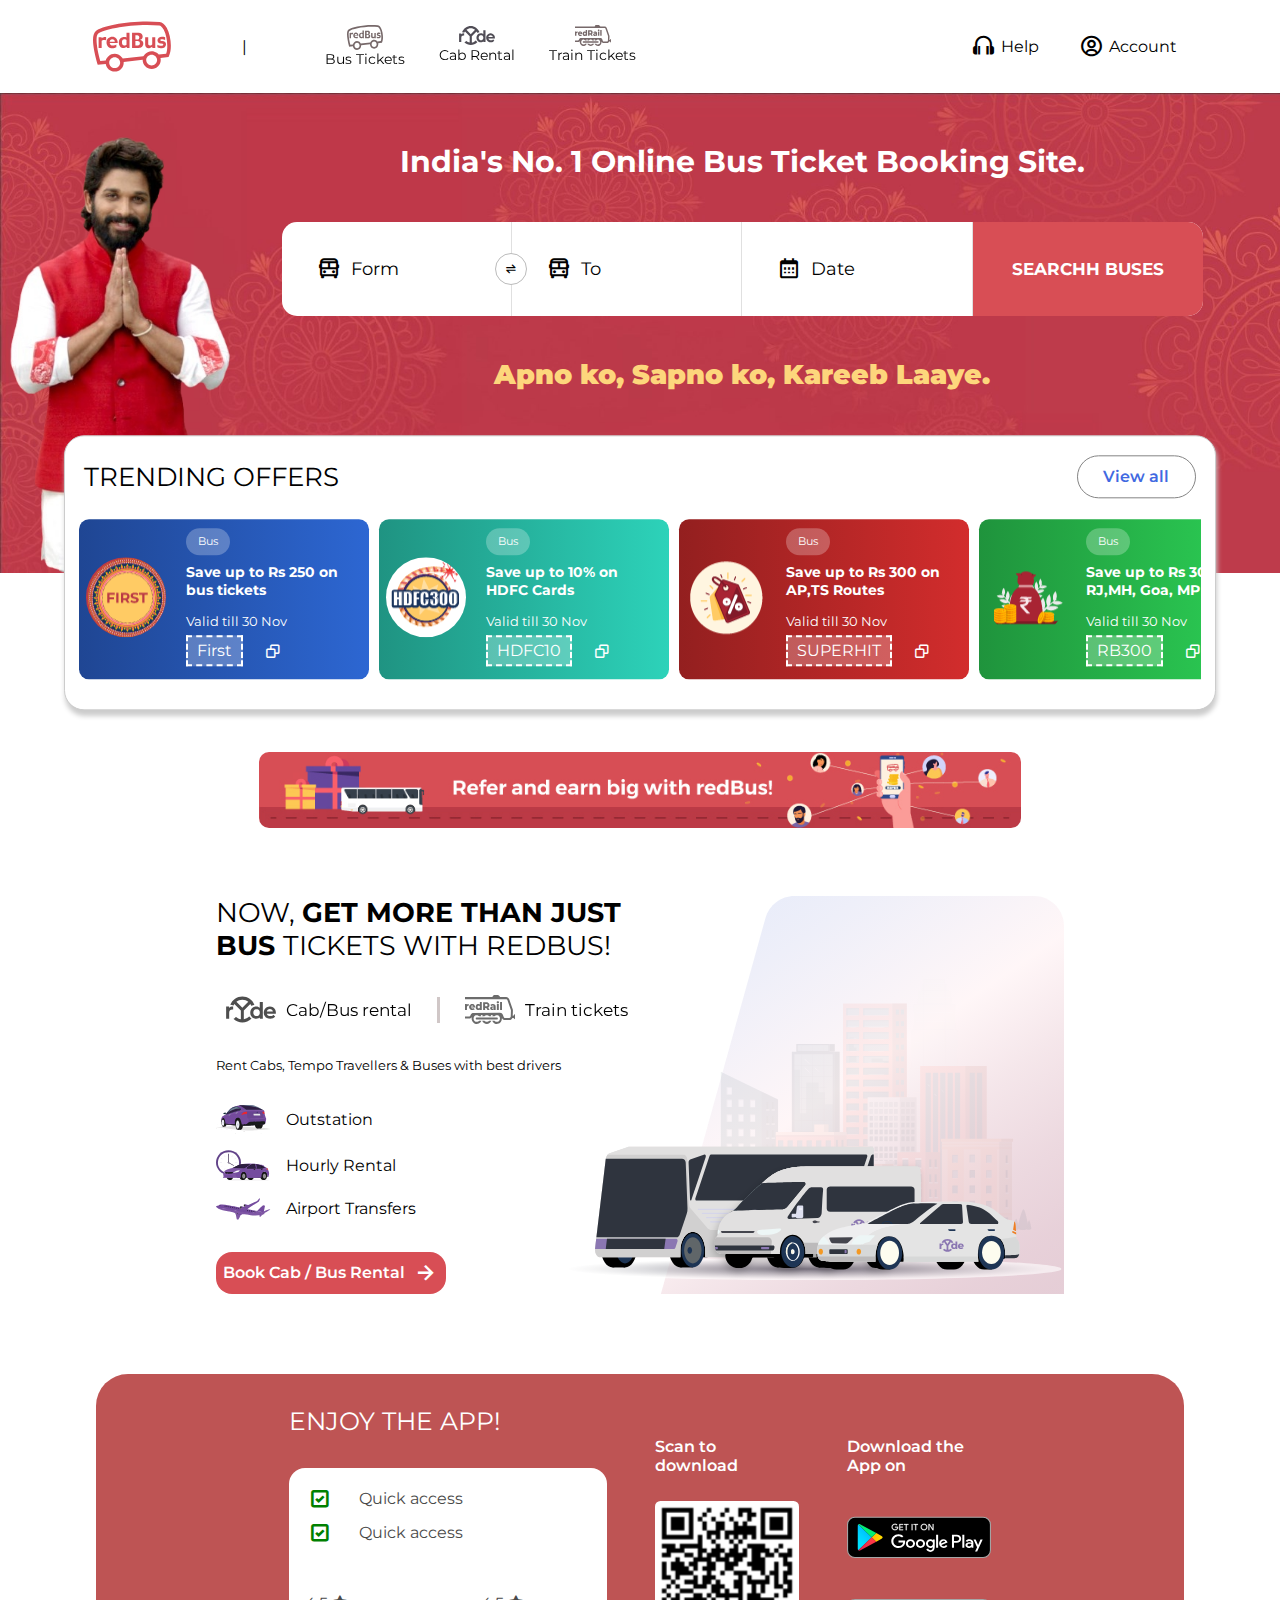
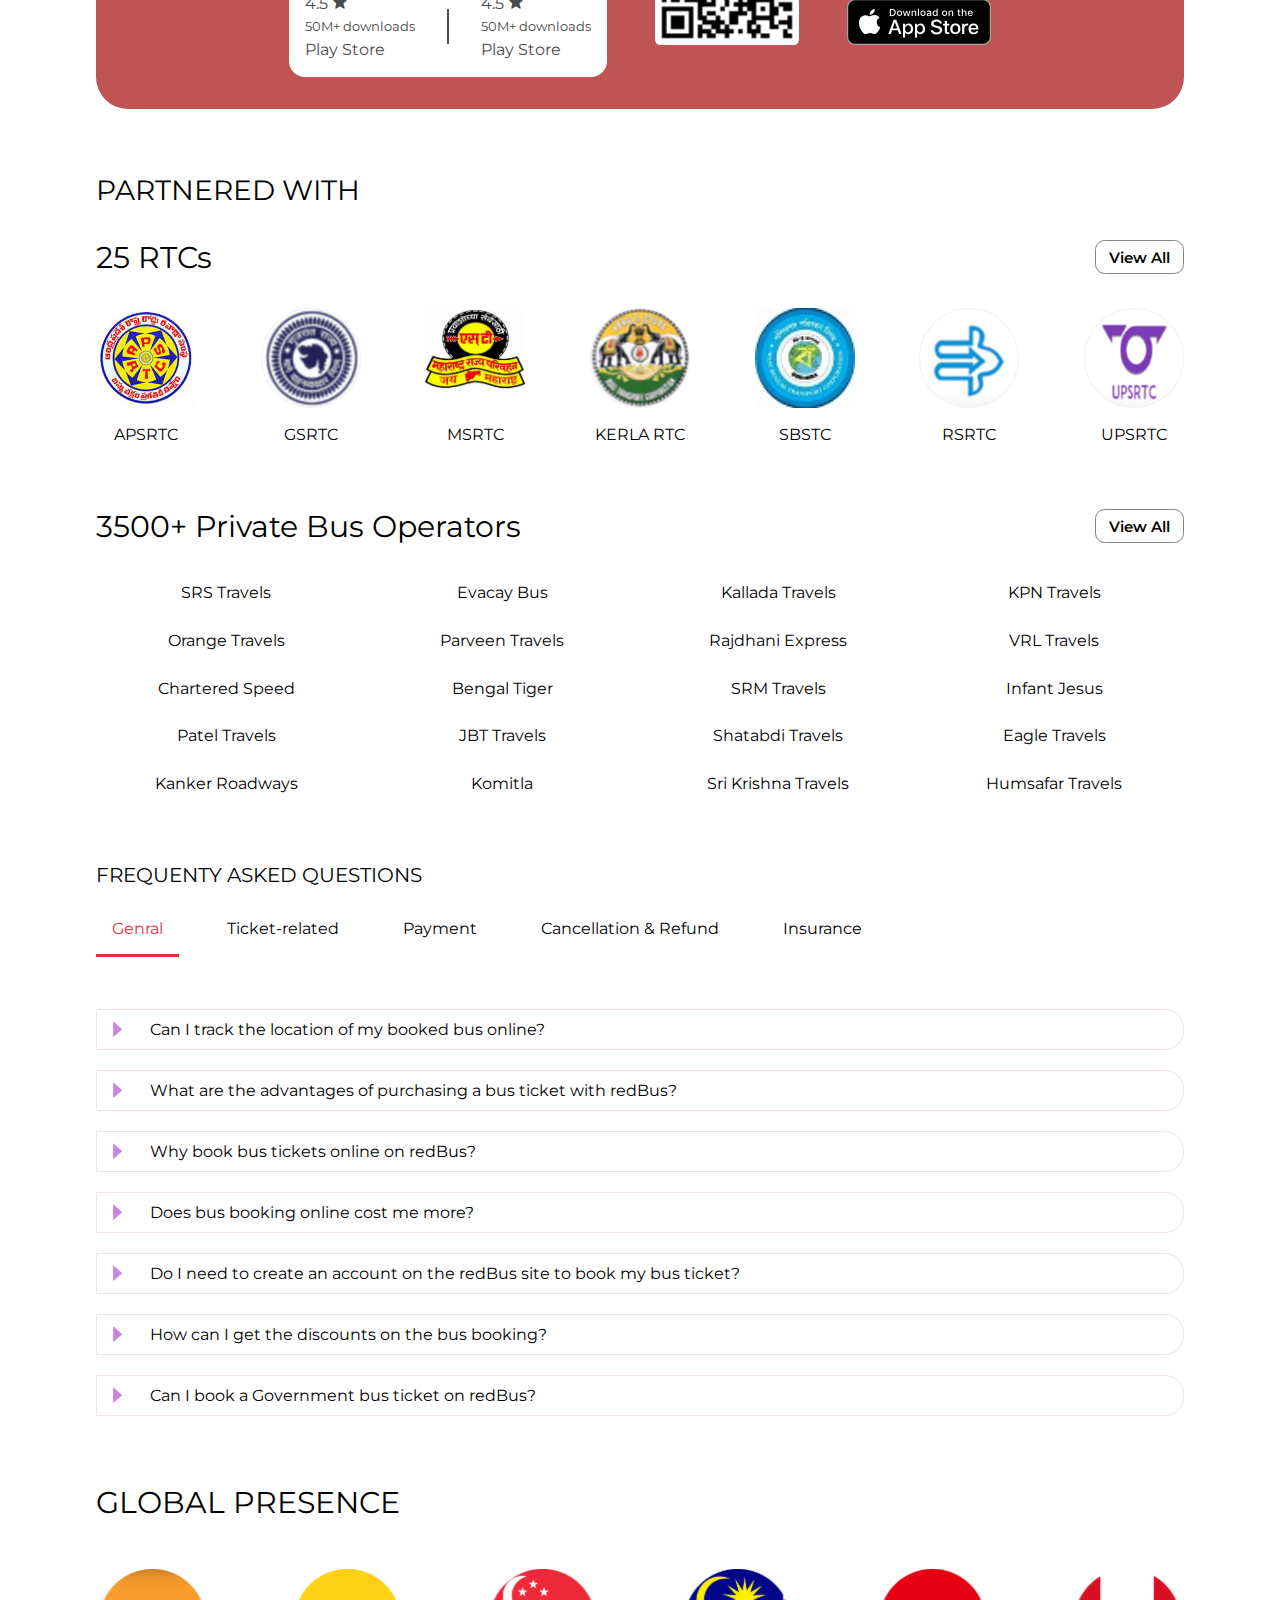
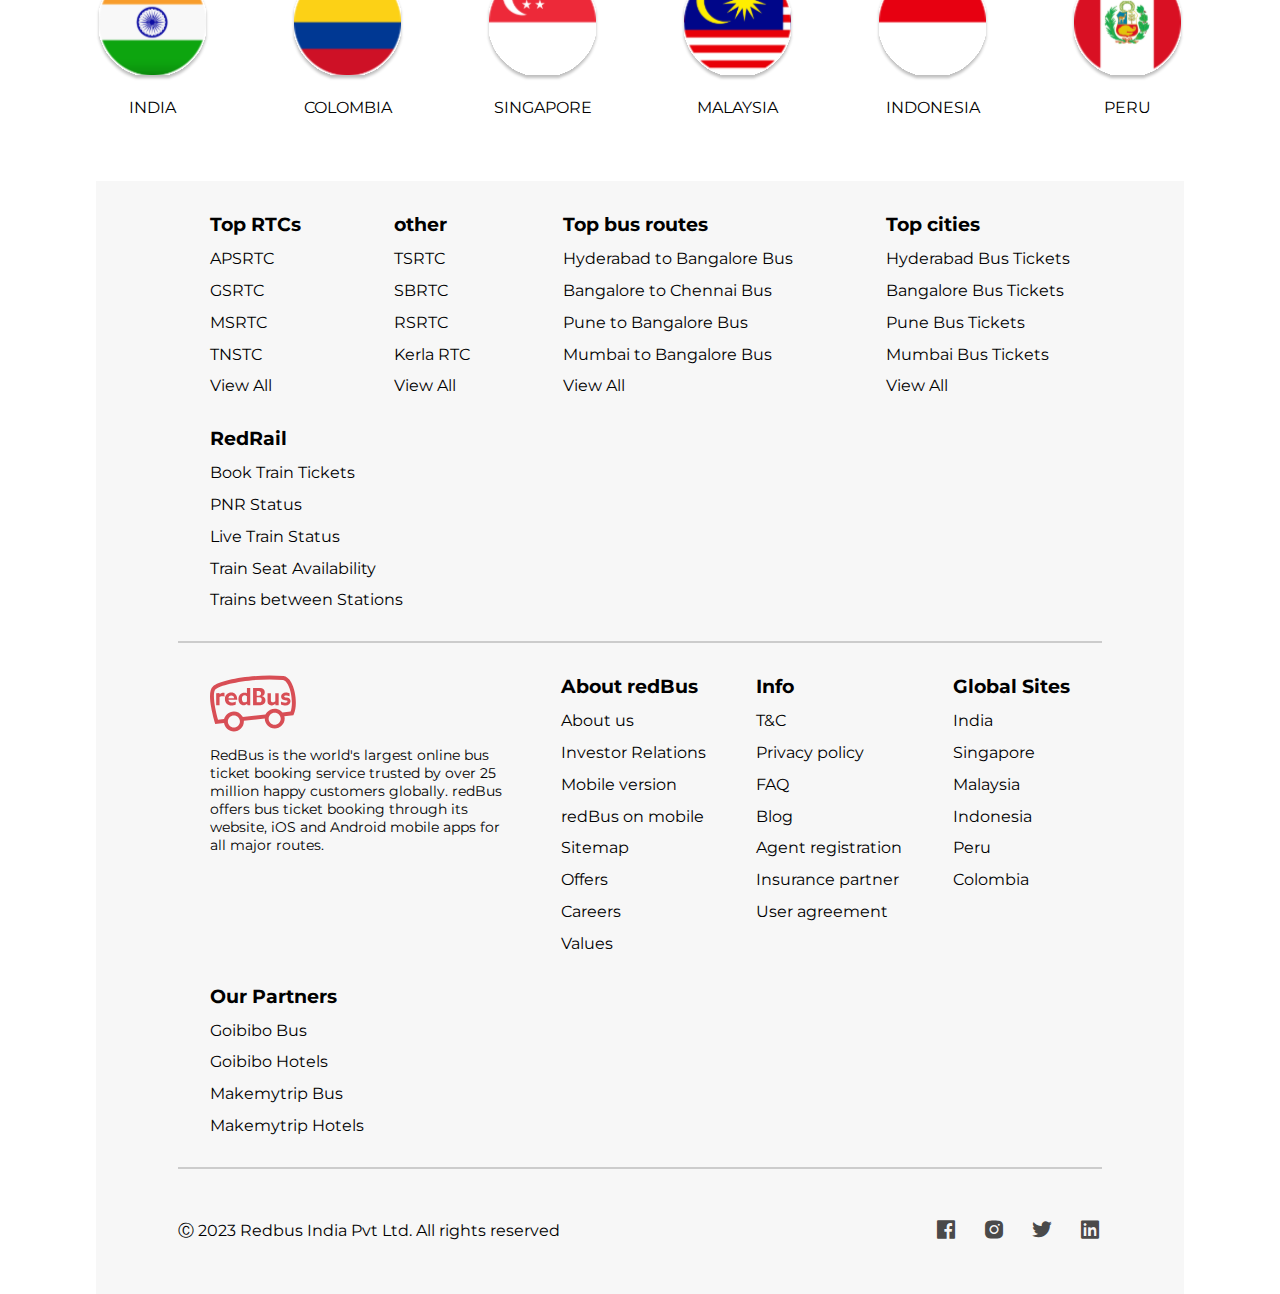
==== index.html @ b161d570 "add all files" ====
<!DOCTYPE html>
<html lang="en">
<head>
    <meta charset="UTF-8">
    <link rel="shortcut icon" type="x-icon" href="./imgs/logo.png">
    <meta name="viewport" content="width=device-width, initial-scale=1.0">
    <link rel="stylesheet" href="/style.css">
    <link href='https://unpkg.com/boxicons@2.1.4/css/boxicons.min.css' rel='stylesheet'>
    <title>Redbus | Home</title>
</head>
<body>
    <header>
        <nav class="nav">
            <div class="nav_container">
                <div class="hamber">
                    <i class='bx bx-menu'></i>
                </div>
                <div class="redbus_logo">
                    <img src="/imgs/rdc-redbus-logo.svg" alt="redbus logo">
                    <span>|</span>
                </div>
                <ul>
                    <li>
                        <img src="/imgs/rb_vertical.svg" alt="redbus"><span>Bus Tickets</span>
                    </li>
                    <li>
                        <img src="/imgs/ryde_vertical.svg" alt=""><span>Cab Rental</span>
                    </li>
                    <li>
                        <img src="/imgs/rail_vertical.svg" alt=""><span>Train Tickets</span>
                    </li>
                </ul>
                
                <div class="right_section">
                    <div class="Help">
                        <i class='bx bx-headphone'></i><span>Help</span>
                    </div>
                    <div class="Help">
                        <i class='bx bx-user-circle px-2'></i><span>Account</span>
                    </div>
                </div>
            </div>
        </nav>
    </header>

    <section class="mobile_box">
        <ul>
            <li>
                <img src="/imgs/rb_vertical.svg" alt="redbus"><span>Bus Tickets</span>
            </li>
            <li>
                <img src="/imgs/ryde_vertical.svg" alt=""><span>Cab Rental</span>
            </li>
            <li>
                <img src="/imgs/rail_vertical.svg" alt=""><span>Train Tickets</span>
            </li>
        </ul>
    </section>

    <section class="Search_section">
        <div class="background_img">
            <div class="hero">
                <img src="/imgs/HERO.png" alt="Allu">
            </div>
            <div class="hero_right">
                <h1>India's No. 1 Online Bus Ticket Booking Site.</h1>

                <div class="search_field">
                    <div class="fields from">
                        <i class='bx bx-bus icons'></i>
                        <p>Form</p>
                        <i class='bx bx-transfer-alt transfort'></i>
                    </div>
                    <div class="fields">
                        <i class='bx bx-bus icons'></i>
                        <p>To</p>
                    </div>
                    <div class="fields">
                        <i class='bx bx-calendar icons'></i>
                        <p>Date</p>
                    </div>
                    <div class="search_bus">
                        <p >Searchh Buses</p>
                    </div>
                </div>
                <div>
                    <p class="apno">Apno ko, Sapno ko, Kareeb Laaye.</p>
                </div>
            </div>
        </div>
    </section>
    
    <section class="rb_offers">
        <div class="offer_head">
            <div class="heading">Trending offers</div>
            <div class="viewall">View all</div>
        </div>
        <div class="offer_row">
            <div class="offer_card" id="background-1">
                <div class="offer_card_image">
                    <img src="./imgs/tile-80X80.png" alt="">
                </div>
                <div class="offer_content">
                    <span>Bus</span>
                    <p class="offer_title">Save up to Rs 250 on bus tickets</p>
                    <p class="valid_date">Valid till 30 Nov</p>
                    <div class="cupon_div">
                        <p>First</p>
                        <i class='bx bx-copy'></i>
                    </div>
                </div>
            </div>
    
            <div class="offer_card" id="background-2">
                <div class="offer_card_image">
                    <img src="./imgs/hdfc300.png" alt="">
                </div>
                <div class="offer_content">
                    <span>Bus</span>
                    <p class="offer_title">Save up to 10% on HDFC Cards</p>
                    <p class="valid_date">Valid till 30 Nov</p>
                    <div class="cupon_div">
                        <p>HDFC10</p>
                        <i class='bx bx-copy'></i>
                    </div>
                </div>
            </div>

            <div class="offer_card" id="background-3">
                <div class="offer_card_image">
                    <img src="./imgs/SUPERHIT.png" alt="">
                </div>
                <div class="offer_content">
                    <span>Bus</span>
                    <p class="offer_title">Save up to Rs 300 on AP,TS Routes</p>
                    <p class="valid_date">Valid till 30 Nov</p>
                    <div class="cupon_div">
                        <p>SUPERHIT</p>
                        <i class='bx bx-copy'></i>
                    </div>
                </div>
            </div>

            <div class="offer_card" id="background-4">
                <div class="offer_card_image">
                    <img src="./imgs/BUS300.png" alt="">
                </div>
                <div class="offer_content">
                    <span>Bus</span>
                    <p class="offer_title">Save up to Rs 300 on RJ,MH, Goa, MP</p>
                    <p class="valid_date">Valid till 30 Nov</p>
                    <div class="cupon_div">
                        <p>RB300</p>
                        <i class='bx bx-copy'></i>
                    </div>
                </div>
            </div>

            <div class="offer_card" id="background-5">
                <div class="offer_card_image">
                    <img src="./imgs/wallet.png" alt="">
                </div>
                <div class="offer_content">
                    <span>Bus</span>
                    <p class="offer_title">Save up to Rs 200 in Kerala routes.</p>
                    <p class="valid_date">Valid till 30 Nov</p>
                    <div class="cupon_div">
                        <p>RB200</p>
                        <i class='bx bx-copy'></i>
                    </div>
                </div>
            </div>

            <div class="offer_card" id="background-6">
                <div class="offer_card_image">
                    <img src="./imgs/Chartered (1).png" alt="">
                </div>
                <div class="offer_content">
                    <span>Bus</span>
                    <p class="offer_title">Save up to Rs 300 on Chartered Bus.</p>
                    <p class="valid_date">Valid till 30 Nov</p>
                    <div class="cupon_div">
                        <p>CHARTRD</p>
                        <i class='bx bx-copy'></i>
                    </div>
                </div>
            </div>
        </div>
    </section>

    <main class="main">
        <section class="refer_earn">
            <picture>
                <!-- Source for browsers that do not support the WebP format or screen size <= 960px -->
                <source media="(max-width: 960px)" srcset="/imgs/referAndWin.webp" type="image/webp">
                <!-- Default image for all other cases -->
                <img src="/imgs/webreferal.png" alt="Description of the image" type="image/webp">
            </picture>
        </section>
        <section class="train_bus">
            <input type="radio" name="radios" id="bus" checked>
            <input type="radio" name="radios" id="train">
            <div class="train_bus_left">
                <div class="train_bus_heading">
                    <span>NOW,</span> <span class="bold">GET MORE THAN JUST BUS </span><span>TICKETS WITH REDBUS!</span>
                </div>
                <div class="tabs">
                    <label for="bus">
                        <div class="tab1">
                            <img src="/imgs/ryde_vertical.svg" alt="">
                            <span>Cab/Bus rental</span>
                        </div>
                    </label>
                    <div class="separator"></div>
                    <label for="train">
                        <div class="tab2">
                            <img src="/imgs/rail_vertical.svg" alt="">
                            <span>Train tickets</span>
                        </div>
                    </label>
                </div>
                <small>Rent Cabs, Tempo Travellers & Buses with best drivers</small>
                <div class="cabBusContent">
                    <div>
                        <img src="/imgs/ryde_car.svg" alt="">
                        <p>Outstation</p>
                    </div>
                    <div>
                        <img src="/imgs/ryde_car_hourly.svg" alt="">
                        <p>Hourly Rental</p>
                    </div>
                    <div>
                        <img src="/imgs/ryde_airport_transport.svg" alt="">
                        <p>Airport Transfers</p>
                    </div>
                </div>
                <div class="ride_book">
                    <span>Book Cab / Bus Rental</span>
                    <i class='bx bx-right-arrow-alt'></i>
                </div>
            </div>
            <div class="train_bus_right">
                <img src="/imgs/rydePop.svg" alt="">
            </div>
        </section>
        <section class="rb_apps">
            <div class="review">
                <p>ENJOY THE APP!</p>
                <div class="review_box">
                    <div class="feature">
                        <i class='bx bx-checkbox-checked'></i>
                        <p>Quick access</p>
                    </div>
                    <div class="feature">
                        <i class='bx bx-checkbox-checked'></i>
                        <p>Quick access</p>
                    </div>
                    <div class="rating">
                        <div class="rating_box1">
                            <p><span>4.5</span>
                                <i class='bx bxs-star'></i></p>
                            <small>50M+ downloads</small>
                            <p>Play Store</p>
                        </div>
                        <div class="rating_sep"></div>
                        <div class="rating_box1">
                            <p><span>4.5</span>
                                <i class='bx bxs-star'></i></p>
                            <small>50M+ downloads</small>
                            <p>Play Store</p>
                        </div>
                    </div>
                </div>
            </div>
            <div class="qrcode">
                <p>Scan to download</p>
                <img src="/imgs/qrCode.svg" alt="">
            </div>
            <div class="appstore">
                <p>Download the App on</p>
                <img src="/imgs/playStore.svg" alt="">
                <img src="/imgs/appStore.svg" alt="">
            </div>
        </section>
        <section class="partners">
            <div class="parther_title">
                partnered with
            </div>
            <div class="partner_rtc">
                <p>25 RTCs</p>
                <div class="partner_view">View All</div>
            </div>
            <div class="partner_list">
                <div class="partner_logo">
                    <img src="/imgs/10283.png" alt="">
                    <p>apsrtc</p>
                </div>
                <div class="partner_logo">
                    <img src="/imgs/GSRTC.svg" alt="">
                    <p>gsrtc</p>
                </div>
                <div class="partner_logo">
                    <img src="/imgs/10823.png" alt="">
                    <p>msrtc</p>
                </div>
                <div class="partner_logo">
                    <img src="/imgs/KERALA-RTC.svg" alt="">
                    <p>kerla rtc</p>
                </div>
                <div class="partner_logo">
                    <img src="/imgs/16426.png" alt="">
                    <p>sbstc</p>
                </div>
                <div class="partner_logo">
                    <img src="/imgs/RSRTC.svg" alt="">
                    <p>rsrtc</p>
                </div>
                <div class="partner_logo">
                    <img src="/imgs/UPSRTC.svg" alt="">
                    <p>upsrtc</p>
                </div>
            </div>
            <div class="partner_rtc">
                <p>3500+ Private Bus Operators</p>
                <div class="partner_view">View All</div>
            </div>
            <div class="operator_list">
                <div class="operator">SRS Travels</div>
                <div class="operator">Evacay Bus</div>
                <div class="operator">Kallada Travels</div>
                <div class="operator">KPN Travels</div>
                <div class="operator">Orange Travels</div>
                <div class="operator">Parveen Travels</div>
                <div class="operator">Rajdhani Express</div>
                <div class="operator">VRL Travels</div>
                <div class="operator">Chartered Speed</div>
                <div class="operator">Bengal Tiger</div>
                <div class="operator">SRM Travels</div>
                <div class="operator">Infant Jesus</div>
                <div class="operator hideOp1">Patel Travels</div>
                <div class="operator hideOp1">JBT Travels</div>
                <div class="operator hideOp1">Shatabdi Travels</div>
                <div class="operator hideOp1">Eagle Travels</div>
                <div class="operator hideOp1">Kanker Roadways</div>
                <div class="operator hideOp1">Komitla</div>
                <div class="operator hideOp2">Sri Krishna Travels</div>
                <div class="operator hideOp2">Humsafar Travels</div>
                <div class="operator hideOp">Mahasagar Travels</div>
                <div class="operator hideOp">Raj Express</div>
                <div class="operator hideOp">Sharma Travels</div>
                <div class="operator hideOp">Shrinath Travels</div>
                <div class="operator hideOp">A One Travels</div>
                <div class="operator hideOp">B K Travels</div>
                <div class="operator hideOp">Capital Travels</div>
                <div class="operator hideOp">Dashmesh Travels</div>
                <div class="operator hideOp">Eappen Travels</div>
                <div class="operator hideOp">Five Star Travels</div>
            </div>
        </section>
        <section class="faqs">
            <div class="faq_title">FREQUENTY ASKED QUESTIONS</div>
            <div class="faq_tab">
                <div class="tab_active">Genral</div>
                <div class="tab_inactive">Ticket-related</div>
                <div class="tab_inactive">Payment</div>
                <div class="tab_inactive">Cancellation &amp; Refund</div>
                <div class="tab_inactive">Insurance</div>
            </div>
            <div class="faq_row_que">
                <div class="question">
                    <i class='bx bx-caret-right'></i>
                    <p>Can I track the location of my booked bus online?</p> 
                </div>
                <div class="question">
                    <i class='bx bx-caret-right'></i>
                    <p>What are the advantages of purchasing a bus ticket with redBus?</p> 
                </div>
                <div class="question">
                    <i class='bx bx-caret-right'></i>
                    <p>Why book bus tickets online on redBus?</p> 
                </div>
                <div class="question">
                    <i class='bx bx-caret-right'></i>
                    <p>Does bus booking online cost me more?</p> 
                </div>
                <div class="question">
                    <i class='bx bx-caret-right'></i>
                    <p>Do I need to create an account on the redBus site to book my bus ticket?</p> 
                </div>
                <div class="question">
                    <i class='bx bx-caret-right'></i>
                    <p>How can I get the discounts on the bus booking?</p> 
                </div>
                <div class="question">
                    <i class='bx bx-caret-right'></i>
                    <p>Can I book a Government bus ticket on redBus?</p> 
                </div>
            </div>
        </section>
        <section class="global_presence">
            <div class="global_title">GLOBAL PRESENCE</div>
            <div class="global_list">
                <div class="country_logo">
                    <img src="/imgs/India.svg" alt="">
                    <p>India</p>
                </div>
                <div class="country_logo">
                    <img src="/imgs/Colombia.svg" alt="">
                    <p>Colombia</p>
                </div>
                <div class="country_logo">
                    <img src="/imgs/Singapore.svg" alt="">
                    <p>Singapore</p>
                </div>
                <div class="country_logo">
                    <img src="/imgs/Malaysia.svg" alt="">
                    <p>Malaysia</p>
                </div>
                <div class="country_logo">
                    <img src="/imgs/Indonesia.svg" alt="">
                    <p>Indonesia</p>
                </div>
                <div class="country_logo">
                    <img src="/imgs/Peru.svg" alt="">
                    <p>Peru</p>
                </div>
            </div>
        </section>
        <footer>
            <section class="footer1">
                <div class="footer1_col">
                    <h3>Top RTCs</h3>
                    <p>APSRTC</p>
                    <p>GSRTC</p>
                    <p>MSRTC</p>
                    <p>TNSTC</p>
                    <p>View All</p>
                </div>
                <div class="footer1_col">
                    <h3>other</h3>
                    <p>TSRTC</p>
                    <p>SBRTC</p>
                    <p>RSRTC</p>
                    <p>Kerla RTC</p>
                    <p>View All</p>
                </div>
                <div class="footer1_col">
                    <h3>Top bus routes</h3>
                    <p>Hyderabad to Bangalore Bus</p>
                    <p>Bangalore to Chennai Bus</p>
                    <p>Pune to Bangalore Bus</p>
                    <p>Mumbai to Bangalore Bus</p>
                    <p>View All</p>
                </div>
                <div class="footer1_col">
                    <h3>Top cities</h3>
                    <p>Hyderabad Bus Tickets</p>
                    <p>Bangalore Bus Tickets</p>
                    <p>Pune Bus Tickets</p>
                    <p>Mumbai Bus Tickets</p>
                    <p>View All</p>
                </div>
                <div class="footer1_col">
                    <h3>RedRail</h3>
                    <p>Book Train Tickets</p>
                    <p>PNR Status</p>
                    <p>Live Train Status</p>
                    <p>Train Seat Availability</p>
                    <p>Trains between Stations</p>
                </div>
            </section>
            <section class="footer1">
                <div class="footer1_col1">
                    <img src="/imgs/rdc-redbus-logo.svg" alt="">
                    <p>
                        RedBus is the world's largest online bus ticket booking service
                        trusted by over 25 million happy customers globally. redBus offers
                        bus ticket booking through its website, iOS and Android mobile apps
                        for all major routes.
                      </p>
                </div>
                <div class="footer1_col">
                    <h3>About redBus</h3>
                    <p>About us</p>
                    <p>Investor Relations</p>
                    <p>Mobile version</p>
                    <p>redBus on mobile</p>
                    <p>Sitemap</p>
                    <p>Offers</p>
                    <p>Careers</p>
                    <p>Values</p>
                </div>
                <div class="footer1_col">
                    <h3>Info</h3>
                    <p>T&C</p>
                    <p>Privacy policy</p>
                    <p>FAQ</p>
                    <p>Blog</p>
                    <p>Agent registration</p>
                    <p>Insurance partner</p>
                    <p>User agreement</p>
                </div>
                <div class="footer1_col">
                    <h3>Global Sites</h3>
                    <p>India</p>
                    <p>Singapore</p>
                    <p>Malaysia</p>
                    <p>Indonesia</p>
                    <p>Peru</p>
                    <p>Colombia </p>
                </div>
                <div class="footer1_col">
                    <h3>Our Partners</h3>
                    <p>Goibibo Bus</p>
                    <p>Goibibo Hotels</p>
                    <p>Makemytrip Bus</p>
                    <p>Makemytrip Hotels</p>
                </div>
            </section>
            <section class="social">
                <p>Ⓒ 2023 Redbus India Pvt Ltd. All rights reserved</p>
                <div class="social_icons">
                    <a href="#"><i class='bx bxl-facebook-square'></i></a>
                    <a href="#"><i class='bx bxl-instagram-alt'></i></a>
                    <a href="#"><i class='bx bxl-twitter'></i></a>
                    <a href="#"><i class='bx bxl-linkedin-square'></i></a>
                </div>
            </section>
        </footer>
    </main>
</body>
</html>
---- style.css ----
@import url('https://fonts.googleapis.com/css2?family=Montserrat:wght@400;700&display=swap');


*{
    margin: 0;
    padding: 0;
    box-sizing: border-box;
    font-family: 'Montserrat', sans-serif;
}
body{
    max-width: 1920px;
    margin: auto;
}
.nav_container{
    display: flex;
    align-items: center;
    /* border: 1px solid red; */
    padding: 10px;
    width: 87%;
    margin: auto;
}
.nav_container .hamber{
    display: none;
}
.nav_container .redbus_logo{
    display: flex;
    align-items: center;
}
.nav_container .redbus_logo span{
    margin: 0px 71px;
}
.redbus_logo img{
    width: 78px;
}
.nav_container ul, .mobile_box ul{
    display: flex;
    list-style: none;
    gap: 20px;
}
.nav_container ul li, .mobile_box ul li{
    display: flex;
    flex-direction: column;
    align-items: center;
    padding: 15px 7px;
    filter: grayscale(90%);
}
.nav_container ul li:hover, .mobile_box ul li:hover{
    background-color: #f6f3f3;
    filter: grayscale(0%);
    border-radius: 10px;
}
.nav_container ul li img{
    width: 36px;
}
.nav_container ul li span{
    font-size: 14px;
}
.nav_container .right_section{
    display: flex;
    flex-grow: 1;
    justify-content: end;
    gap: 20px;
}
.right_section .Help{
    display: flex;
    align-items: center;
    gap: 5px;
    padding: 6px 10px;
}
.right_section .Help span{
    display: none;
}
@media screen and (min-width:400px) {
    .right_section .Help span{
        display: block;
    }
}
.right_section .Help:hover{
    background-color: #f6f3f3;
    border-radius: 10px;
}
.right_section .Help i{
    font-size: 25px;

}
.mobile_box{
    display: none;
}

.Search_section{
    position: relative;
    height: 30rem;
    width: 100%;
}
.Search_section .background_img{
    background-image: url(/imgs/bg3.jpg);
    height: 30rem;
    width: 100%;
    background-size: cover;
    background-repeat: round;
    position: relative;
}
.Search_section .hero{
    display: flex;
    position: absolute;
    height: 30rem;
    top: 1px;
}
.Search_section .heading{
    position: absolute;
    top: 67px;
    display: flex;
    justify-content: center;
    width: 100%;
}
.Search_section .heading h1{
    /* font-weight: bolder; */
    font-size: 34px;
    color: white;
}
@media screen and (max-width:960px) {
    .nav_container ul{
        display: none;
    }
    .redbus_logo img {
        width: 61px;
    }
    .nav_container .redbus_logo span{
        display: none;
    }
    .nav_container .hamber{
        display: block;
        padding-right: 24px;
        font-size: 35px;
    }
    .nav_container{
        width: 100%;
    }
    .nav_container .right_section{
        gap: 0px;
    }
    .mobile_box{
        display: block;
    }
    .mobile_box ul{
        justify-content: space-around;
    }
    .mobile_box ul li img{
        width: 41px;
    }
}

.hero_right{
    width: 70%;
    /* border: 2px solid green; */
    margin: auto;
    display: flex;
    align-items: center;
    flex-direction: column;
    position: relative;
    top: 50px;
}
.hero_right h1{
    color: white;
    font-size: 30px;
    text-align: center;
}
@media screen and (min-width: 961px) and (max-width: 1528px){
    .hero_right{
        width: 72%;
        margin-left: 22%;
    }
}
.hero_right .search_field{
    background-color: white;
    width: 100%;
    display: grid;
    grid-template-columns: 1fr 1fr 1fr 1fr;
    border-radius: 15px;
    margin: 42px 0px;
}
.hero_right .search_field .fields{
    display: flex;
    align-items: center;
    padding: 25px;
    border-right: 1px solid rgb(224, 224, 224);
}
.hero_right .search_field .icons{
    margin: 10px;
    font-size: 24px;
}
.hero_right .search_field .fields p{
    font-size: 18px;
}
.hero_right .search_field .search_bus{
    background-color: rgb(216, 78, 85);
    color: white;
    text-transform: uppercase;
    font-weight: bold;
    font-size: 17px;
    display: inline-flex;
    align-items: center;
    justify-content: center;
    border-top-right-radius: 15px;
    border-bottom-right-radius: 15px;
    cursor: pointer;
}
@media screen and (max-width:1105px){
    .hero_right .search_field .search_bus{
        font-size: 16px;
        border-top-right-radius: 0px;
        border-bottom-left-radius: 13px;
    }
    .hero_right .search_field .fields{
        border-right: none;
    }
}
.hero_right .search_field .from{
    position: relative;
}
.hero_right .search_field .transfort{
    position: absolute;
    right: 0;
    border: 1px solid #bbb;
    padding: 0.5rem;
    border-radius: 50%;
    background-color: #fff;
    transform: translateX(50%);
    font-size: 0.875rem;
    z-index: 80;
}
.apno{
    color: #fdd67c;
    font-size: 27px;
    text-align: center;
    font-weight: 900;
}
@media screen and (max-width:960px){
    .hero_right .search_field{
        grid-template-rows: 1fr 1fr 1fr 1fr;
        grid-template-columns: 1fr;
        width: 72%;
        margin: 20px 0px;
    }
    .hero_right .search_field .fields{
        padding: 12px;
    }
    .hero_right{ 
        top: 19px;
        width: 98%;
        gap: 14px
    }
    .hero_right h1{ 
        font-size: 19px;
    }
    .Search_section .background_img .hero{
        display: none;
    }
    .hero_right .search_field .transfort{
        right: auto;
        bottom: 0;
        transform: translateY(50%);
        left: 50%;
        transform: rotate(90deg);
    }
    .apno{
        font-size: 21px;
    }
}

.rb_offers{
    width: 90%;
    margin: auto;
    /* border: 2px solid red; */
    padding: 14px;
    border-radius: 20px;
    background-color: white;
    transform: translateY(-50%);
    box-shadow: 1px 5px 5px #cccccc;
    border: 1px solid #ccc;
}
.rb_offers .offer_head{
    display: flex;
    justify-content: space-between;
    align-items: center;
    width: 100%;
    padding: 5px;
}
.rb_offers .offer_head .heading{
    font-size: 26px;
    text-transform: uppercase;
}
.rb_offers .offer_head .viewall{
   border: 1px solid #848484;
   padding: 0.7rem 1.6rem;
    border-radius: 2rem;
    color: royalblue;
    font-weight: 600;
    cursor: pointer;
}
.offer_row{
    display: flex;
    gap: 10px;
    overflow-x: hidden;
}
#background-1{
    background-image: linear-gradient( 90deg, hsl(220, 65%, 35%), hsl(219, 65%, 50%) );
}
#background-2{
    background-image: linear-gradient( 90deg, hsl(171, 65%, 35%), hsl(171, 65%, 50%) );
}
#background-3{
    background-image: linear-gradient(90deg, hsl(0, 65%, 35%), hsl(0, 65%, 50%));
}
#background-4{
    background-image: linear-gradient( 90deg, hsl(135, 65%, 35%), hsl(135, 65%, 50%) );
}
#background-5{
    background-image: linear-gradient( 90deg, hsl(45, 65%, 35%), hsl(45, 65%, 50%) );
}
#background-6{
    background-image: linear-gradient( 90deg, hsl(20, 65%, 35%), hsl(20, 65%, 50%) );
}
.offer_card{
    width: 290px;
    min-width: 290px;
    height: 160px;
    min-height: 160px;
    margin: 1rem 0;
    display: flex;
    align-items: center;
    gap: 20px;
    padding: 7px;
    color: white;
    border-radius: 10px;
}
.offer_card_image img{
    border-radius: 50%;
}
.offer_content{
    line-height: 27px;
    height: 100%;
}
.offer_content span{
    border-radius: 1rem;
    padding: 0px 12px;
    background-color: rgba(255, 255, 255, 0.254);
    font-size: 11px;
    display: inline-block;
    margin-bottom: 8px;
}
.offer_title{
    font-size: 14px;
    font-weight: 700;
    line-height: 18px;
    margin-bottom: 9px;
}
.valid_date{
    font-size: 13px;
}
.cupon_div{
    display: flex;
    gap: 22px;
    align-items: center;
}
.cupon_div p{
    padding: 0px 9px;
    border: 2px dashed;
    background-color: rgba(255, 255, 255, 0.254);
    cursor: pointer;
}
.cupon_div i{
    cursor: pointer;
}
.main{
    max-width: 85%;
    margin: auto;
}
.refer_earn{
    width: 70%;
    /* border: 1px solid red; */
    margin: auto;
    margin-top: -6rem;
}
@media screen and (max-width:500px){
    .refer_earn{
        width: 100%;
    }
}
picture img{
    width:100%;
    height:auto;
    border-radius: 10px;
}
@media screen and (max-width:960px){
    .rb_offers{
        transform: translateY(13%);
        width: 90%;
        position: relative;
        z-index: 0;
    }
    .offer_row{
        overflow-x: scroll;
    }
    .rb_offers .offer_head .heading {
        font-size: 16px;
    }
    .rb_offers .offer_head .viewall {
        padding: 4px 14px;
        font-size: 11px;
    }
    .refer_earn{
        margin-top: 5rem;
    }
    .refer_earn picture img {
        display: block;
        width: 62%;
        height: auto;
        margin: auto;
    }
}
.train_bus{
    display: flex;
    /* border: 1px solid red; */
    width: 78%;
    margin: 4rem auto;
}
.train_bus input[type="radio"] {
    display: none; /* Hide the radio buttons */
}
.train_bus_left{
    width: 50%;
    flex-grow: 1;
    display: flex;
    flex-direction: column;
    /* justify-content: space-between; */
}
.train_bus_heading{
    font-size: 27px;
}
.train_bus_heading .bold{
    font-weight: bold;
}
.cabBusContent{
    display: flex;
    flex-direction: column;
    margin: 2rem 0rem;
    gap: 16px;
}
.cabBusContent div {
    display: flex;
    align-items: center;
    gap: 15px;
}
.cabBusContent div img{
    width: 55px;
}
.tabs{
    display: flex;
    font-size: 17px;
    gap: 15px;
    /* border-bottom: 1px solid gray; */
    padding: 7px 0px;
    margin: 1rem 0rem;
    align-items: center;
}
.tabs img{
    width: 50px;
}
.tab1, .tab2{
    display: flex;
    gap: 10px;
    filter: grayscale(100%);
    padding: 10px;
    align-items: center;
    position: relative;
}
.tab1:after,.tab2:after {
    content: "";
    position: absolute;
    background-color: #ff3c78;
    height: 3px;
    width: 0%;
    bottom: -8px;
    left: 0px;
    transition: 0.6s;
}
.tab1:hover:after, .tab2:hover:after{
    width: 100%;
}
.tab1:hover, .tab2:hover{
    filter: grayscale(0%);
    background-color: #f0e4e4;
    border-top-right-radius: 5px;
    border-top-left-radius: 5px;
}
.separator{
    border-right: 3px solid #d0c7c7;
    height: 26px;
}
.ride_book{
    display: flex;
    gap: 6px;
    background-color: #d84e55;
    width: fit-content;
    padding: 7px;
    align-items: center;
    color: white;
    border-radius: 1rem;
    font-weight: 600;
    cursor: pointer;
}
.ride_book i{
    font-size: 28px;
}
.train_bus_right{
    background-image: url(/imgs/busbg.svg);
    background-size: cover;
    width: 50%;
    display: flex;
    flex-grow: 1;
    align-items: flex-end;
    position: relative;
    background-repeat: no-repeat;
    /* display: none; */
}
.train_bus_right img{
    position: absolute;
    /* margin-left: -111px; */
    right: 2px;
    width: 120%;
    bottom: 10px;
}
@media screen and (max-width:960px) {
    .train_bus{
        width: 100%;
    }
}
@media screen and (max-width:734px) {
    .train_bus_right{
        display: none;
    }
    .train_bus_heading {
        font-size: 24px;
    }
}
.rb_apps {
    background-image: url(/imgs/appInstallbg.svg);
    background-repeat: no-repeat;
    background-size: cover;
    display: flex;
    padding: 2rem;
    gap: 3rem;
    align-items: center;
    border-radius: 2rem;
    color: white;
    flex-wrap: wrap;
    margin-top: 5rem;
}
.review_box{
    background-color: #fff;
    display: flex;
    padding: 1rem;
    border-radius: 1rem;
    flex-direction: column;
    justify-content: space-around;
    color: #4a4a4a;
}
.feature {
    display: flex;
    gap: 1.5rem;
    align-items: center;
    margin-bottom: 4px;
}
.feature i{
    color: green;
    font-size: 30px;
}
.review > p {
    font-size:25px;
    color: white;
    margin-bottom: 2rem;
}
.rating {
    display: flex;
    gap: 2rem;
    margin-top: 40px;
}
.qrcode {
    display: flex;
    flex-direction: column;
    justify-content: space-between;
    font-size: 1rem;
    font-weight: 600;
    gap: 1rem;
    width: 9rem;
    height: 13rem;
}
.appstore{
    display: flex;
    flex-direction: column;
    justify-content: space-between;
    font-size: 1rem;
    font-weight: 600;
    gap: 1rem;
    width: 9rem;
    height: 13rem;
}
.appstore img{
    cursor: pointer;
}
.rating{
    display: flex;
    align-items: center;
    line-height: 23px;
}
.rating_box1{
    display: flex;
    flex-direction: column;
}
.rating_sep{
    border: 1px solid;
    height: 35px;
}
@media (max-width: 1280px){
    .rb_apps {
        background-image: none;
        background-color: #be5454;
        justify-content: center;
    }
}
@media (max-width: 396px){
    .rb_apps{
        gap: 10px;
    }
    .qrcode{
        gap: 0px;
        height: 12rem;
        margin-top: 13px;
    }
    .appstore{
        gap:0;
        height: 9rem;
        margin-top:15px;
    }
}
@media (max-width: 380px){
    .rating{
        flex-direction: column;
        align-items: normal;
        gap: 10px;
    }
    .rating_sep{
        height: auto;
        color: #c8bdbd;
    }
}
@media (max-width: 897px){
    .appstore{
        gap: 0;
        height: 9rem;
    }
}
.partners {
    margin-block: 4rem;
    display: flex;
    flex-direction: column;
    gap: 2rem;
}
.partner_hdr {
    font-size: 25px;
    text-transform: uppercase;
    font-weight: 500;
}
.partner_rtc {
    font-size: 25px;
    display: flex;
    justify-content: space-between;
    align-items: center;
}
.partner_view {
    min-width: 70px;
    font-size: 15px;
    font-weight: 600;
    border: 1px solid #848484;
    padding: 0.4rem 0.8rem;
    border-radius: 0.6rem;
    cursor: pointer;
    place-self: center;
    transition: box-shadow 0.3s;
}
.partner_view:hover{
    box-shadow: 1px 1px 1px 1px #848484;
}
.partner_list {
    display: flex;
    justify-content: space-between;
    justify-items: center;
    flex-wrap: wrap;
    row-gap: 2rem;
    margin-bottom: 2rem;
}
.partner_logo{
    display: flex;
    flex-direction: column;
    text-transform: uppercase;
    justify-content: space-between;
    align-items: center;
    gap: 1rem;
}
.partner_logo p {
    transition: background-color 0.3s ease;
  }
.partner_logo:hover p{
    background-color: rgb(199, 197, 197);
}
.partner_logo > img {
    width: 100px;
}
.parther_title{
    font-size: 28px;
    text-transform: uppercase;
}
@media screen and (max-width:1024px){
    .partner_list {
        gap: 1rem;
        justify-content: center;
    }
    .parther_title{
        font-size: 25px;
    }
    .partner_logo > img {
        width: 80px;
    }
}

.partner_rtc {
    font-size: 30px;
    display: flex;
    justify-content: space-between;
    align-items: center;
}
.operator_list {
    display: grid;
    grid-template-columns: repeat(auto-fill, minmax(220px, 1fr));
    gap: 1rem;
}
.operator {
    /* max-width: fit-content; */
    padding: 0.4rem 0.6rem;
    border-radius: 0.6rem;
    text-align: center;
    cursor: pointer;
    transition: background-color 0.3s ease;
}
.operator:hover{
    background-color: #f4f0f0;
}
@media screen and (max-width:330px){
    .parther_title {
        font-size: 24px;
    }
    .partner_rtc {
        font-size: 21px;
    }
}
@media (max-width: 1440px){
    .hideOp {
        display: none;
    }
}
@media (max-width: 1100px){
    .hideOp2 {
        display: none;
    }
}
@media (max-width: 800px){
    .hideOp1 {
        display: none;
    }
}
@media (max-width: 605px){
    .partner_view{
        min-width: 94px;
    }
}
@media (max-width: 480px){
    .partner_rtc {
        font-size: 22px;
    }
}
.faqs{
    margin-top: 4rem;
    display: flex;
    flex-direction: column;
    gap: 2rem;
}
.faq_title {
    font-size: 20px;
} 
.faq_tab{
    display: flex;
    gap: 2rem;
    cursor: pointer;
}
.tab_active {
    color: #e82d43;
    padding: 0 1rem 1rem 1rem;
    border-bottom: 3px solid #e82d43;
}
.tab_inactive {
    padding: 0 1rem 1rem 1rem;
    position: relative;
}
.tab_inactive::after{
    content: "";
    position: absolute;
    background-color: #e82d43;
    height: 3px;
    width: 0%;
    bottom: 0px;
    left: 0px;
    transition: 0.9s;
}
.tab_inactive:hover::after{
    width: 100%;
}

.question{
    display: flex;
    gap: 20px;
    align-items: center;
    border: 1px solid #f3e2e2;
    padding: 6px;
    margin: 20px 0px;
    border-top-right-radius: 19px;
    border-bottom-right-radius: 19px;
    cursor: pointer;
    transition: box-shadow 0.6s ;
}
.question:hover{
    box-shadow: 1px 1px 1px 1px #ffe0e0;
}
.question i{
    font-size: 27px;
    color: rgb(201 133 223);
}
@media screen and (max-width:710px){
    .faq_tab{
        flex-direction: column;
        gap: 5px;
    }
    .tab_active{
        padding: 0 1rem 7px 1rem;
        margin-bottom: 9px;
    }
    .main {
        max-width: 89%;
    }
}
@media screen and (max-width:370px){
    .question P{
        font-size: 13px;
    }
}
.global_presence {
    margin-top: 3rem;
}
.global_title {
    font-size: 30px;
    margin-bottom: 3rem;
}
.global_list {
    display: flex;
    justify-content: space-between;
    justify-items: center;
    flex-wrap: wrap;
    row-gap: 2rem;
    margin-bottom: 4rem;
}
.country_logo {
    display: flex;
    flex-direction: column;
    text-transform: uppercase;
    justify-content: space-between;
    align-items: center;
    gap: 1rem;
    cursor: pointer;
}
.country_logo p{
    transition: background-color 0.3s ease;
}
.country_logo:hover p{
    background-color: rgb(199, 197, 197);
}
.country_logo img {
    width: 113px;
}
@media (max-width: 1024px){
    .global_list {
        gap: 1rem;
        justify-content: center;
    }
}
@media (max-width: 960px){
    .country_logo img {
        width: 120px;
    }
}
@media (max-width: 560px){
    .country_logo img {
        width: 88px;
    }
    .global_title{
        font-size: 21px;
    }
}
footer {
    background-color: #f7f7f7;
}
.footer1 {
    display: flex;
    flex-wrap: wrap;
    justify-content: space-between;
    width: 85%;
    margin: auto;
    padding: 2rem;
    border-bottom: 2px solid #ccc;
    gap: 2rem;
}
.footer1_col {
    display: flex;
    flex-direction: column;
    gap: 0.8rem;
}
.footer1_col p{
    transition: background-color 0.3s ease;
}
.footer1_col p:hover{
    background-color: rgb(199, 197, 197);
    cursor: pointer;
}
@media (max-width: 767px){
    .footer1 {
        padding: 2rem 0;
    }
}
.footer1_col1 {
    min-width: 250px;
    max-width: 300px;
    font-size: 0.9rem;
}
.footer1_col1 p{
    margin-top: 10px;
}
.social {
    width: 85%;
    margin: auto;
    display: flex;
    flex-wrap: wrap;
    gap: 2rem;
    padding-block: 3rem;
    justify-content: space-between;
    align-items: center;
}
.social_icons {
    display: flex;
    gap: 1.5rem;
    font-size: 1.5rem;
}
.social_icons i:hover{
    color: #e82d43;
}
a {
    text-decoration: none;
    color: #4a4a4a;
}
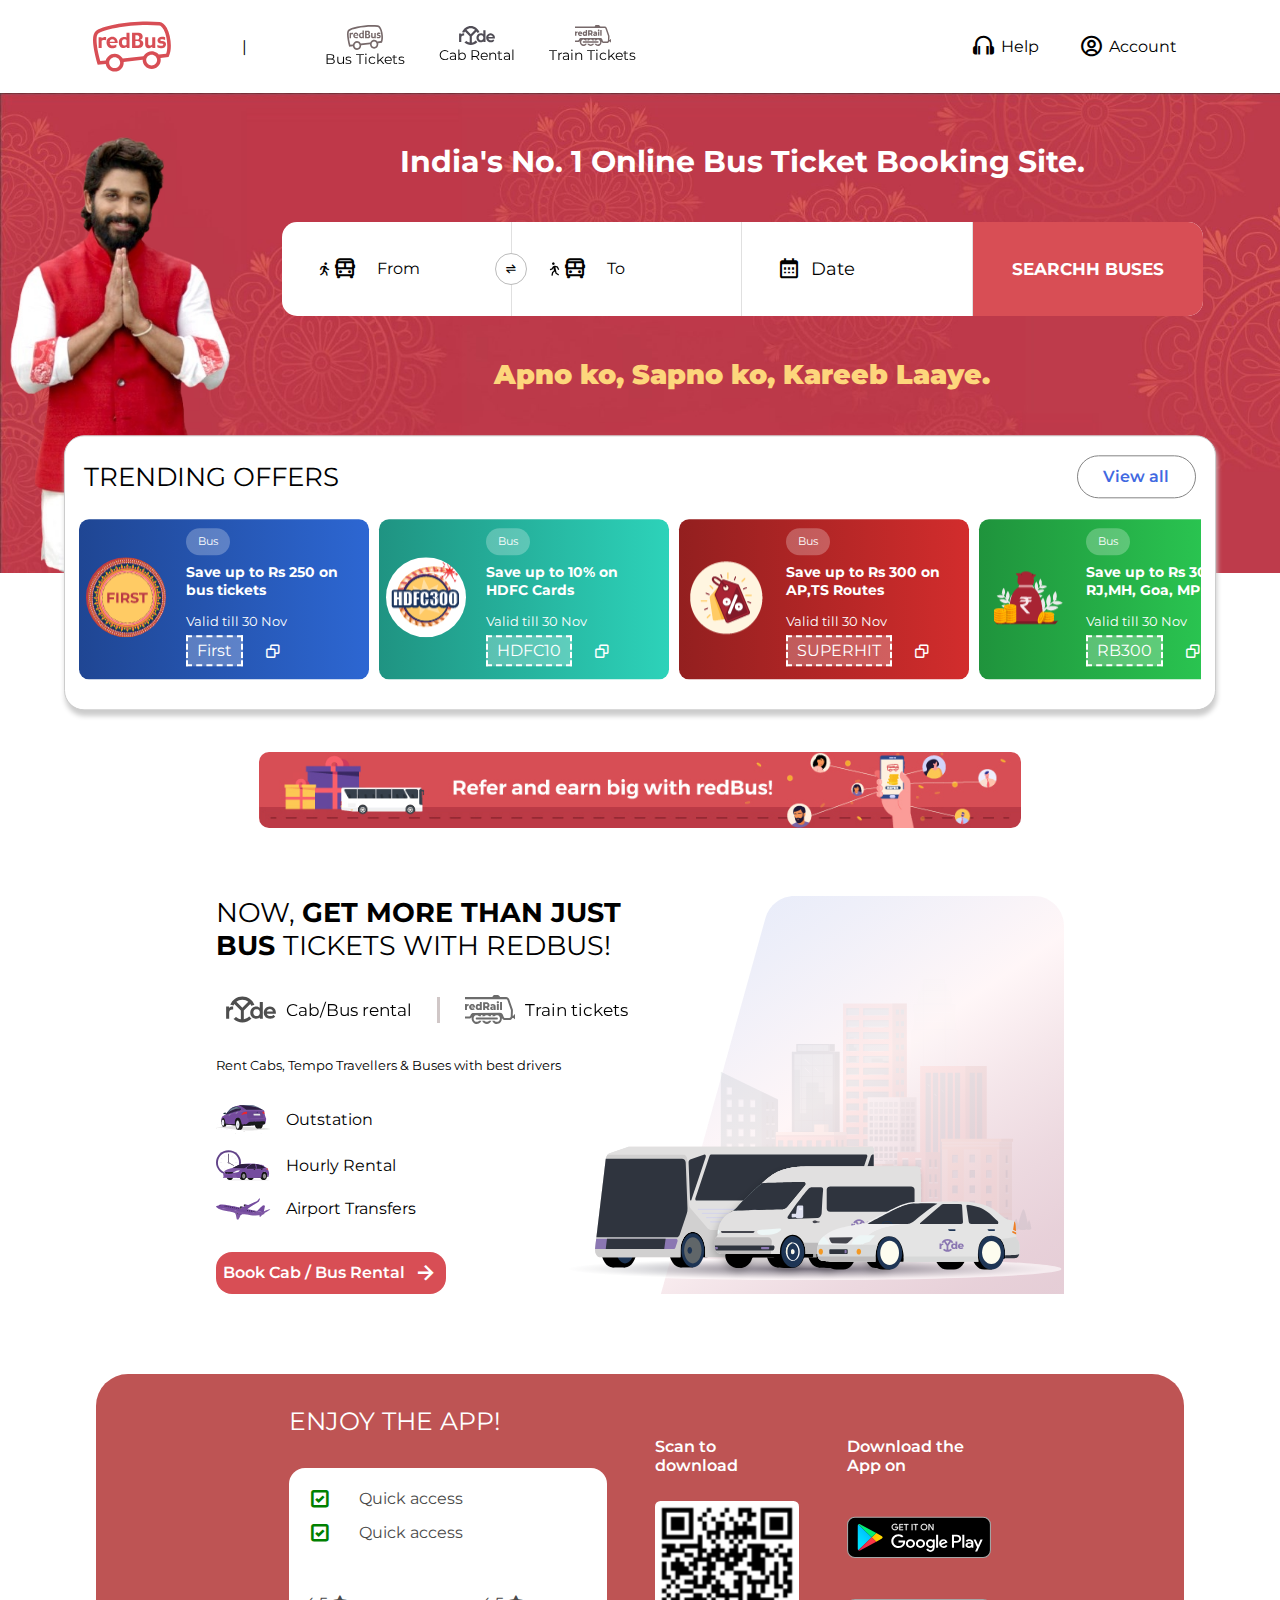
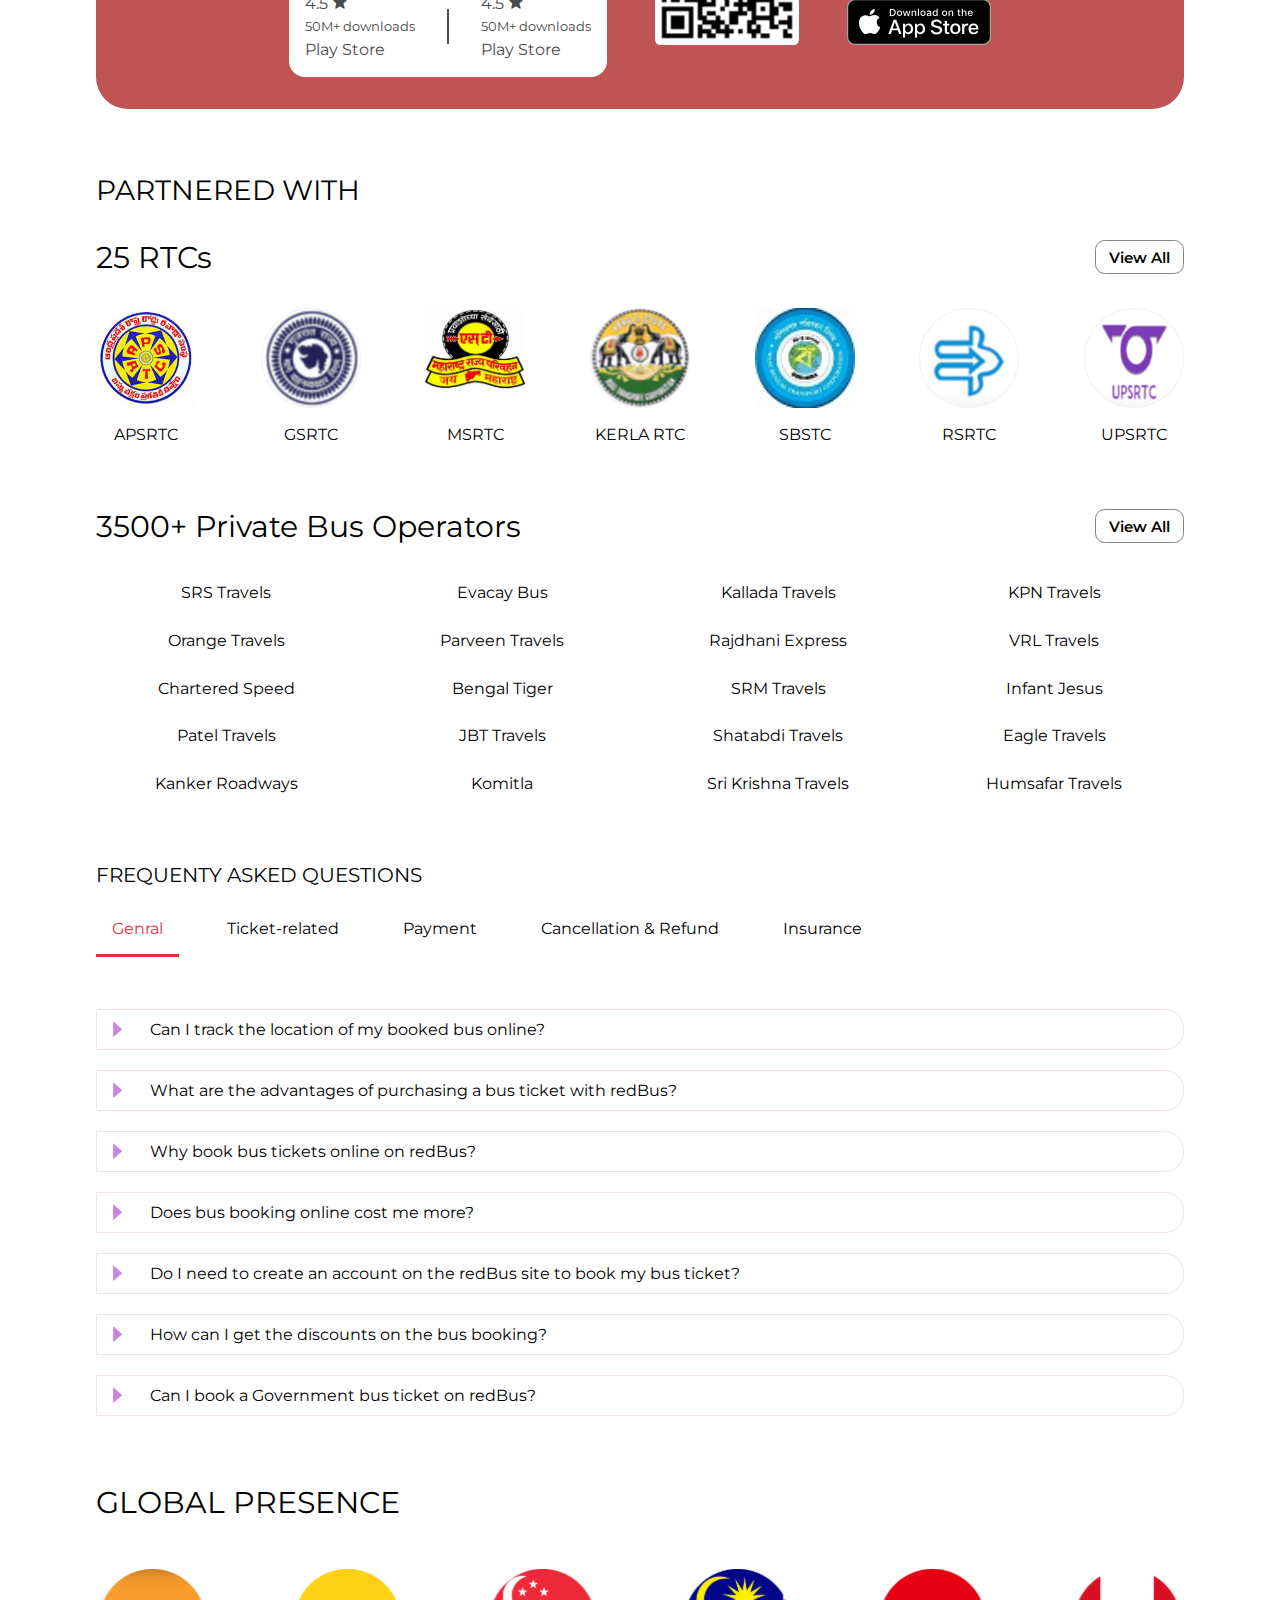
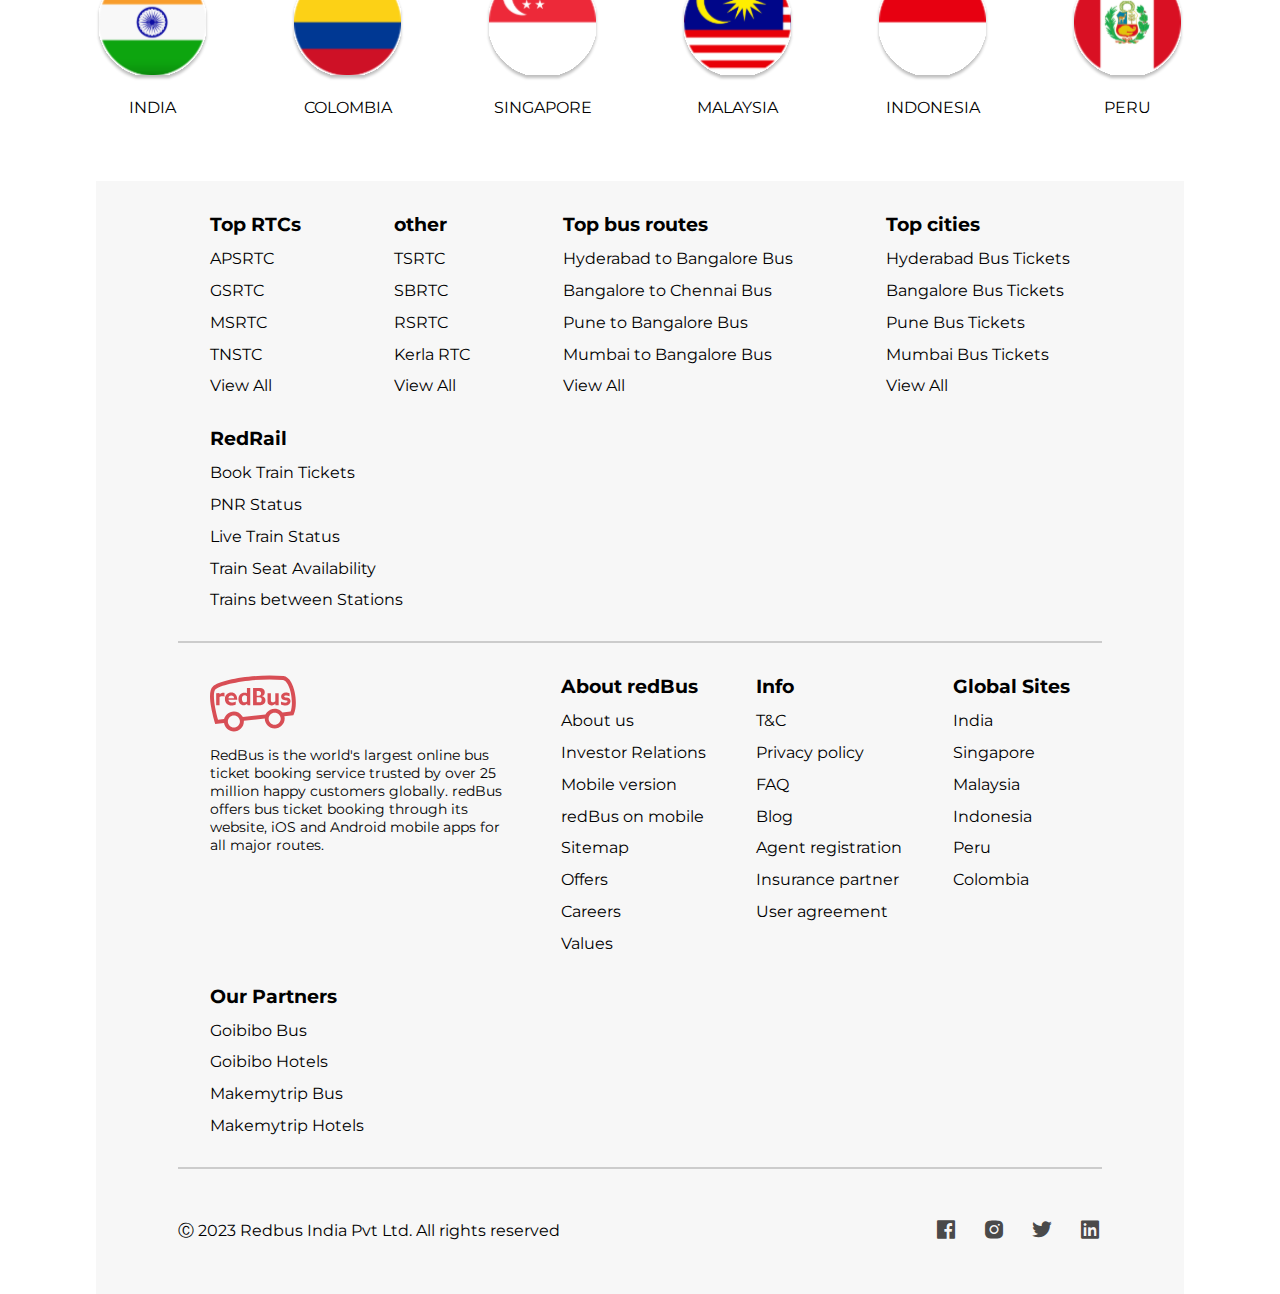
==== commit 56dd9c4b: "add from and to modified style" ====
--- a/index.html
+++ b/index.html
@@ -67,13 +67,21 @@
 
                 <div class="search_field">
                     <div class="fields from">
+                        <i class='bx bx-walk passenger'></i>
                         <i class='bx bx-bus icons'></i>
-                        <p>Form</p>
+                        <div class="relative_box">
+                            <input type="text" required>
+                            <span>From</span>
+                        </div>
                         <i class='bx bx-transfer-alt transfort'></i>
                     </div>
-                    <div class="fields">
+                    <div class="fields from">
+                        <i class='bx bx-walk passenger_out'></i>
                         <i class='bx bx-bus icons'></i>
-                        <p>To</p>
+                        <div class="relative_box">
+                            <input type="text" required>
+                            <span>To</span>
+                        </div>
                     </div>
                     <div class="fields">
                         <i class='bx bx-calendar icons'></i>
--- a/style.css
+++ b/style.css
@@ -218,6 +218,42 @@
 }
 .hero_right .search_field .from{
     position: relative;
+}
+.from .passenger{
+    position: relative;
+    right: 0;
+    transform: translateX(10px);
+}
+.fields .passenger_out{
+    transform: scaleX(-1);
+    position: relative;
+    right: -9px;
+    /* transform: translateX(10px); */
+}
+.relative_box{
+    position: relative;
+    display: flex;
+    align-items: center;
+}
+.from input{
+    width: 100%;
+    padding: 10px;
+    border:none;
+    outline: none;
+}
+.from span{
+    position: absolute;
+    left: 0;
+    padding: 10px;
+    pointer-events: none;
+    /* text-transform: uppercase; */
+    transition: 0.5s;
+}
+.from input:valid ~ span,
+.from input:focus ~ span{
+    color: red;
+    transform: translateY(-20px);
+    font-size: 13px;
 }
 .hero_right .search_field .transfort{
     position: absolute;
